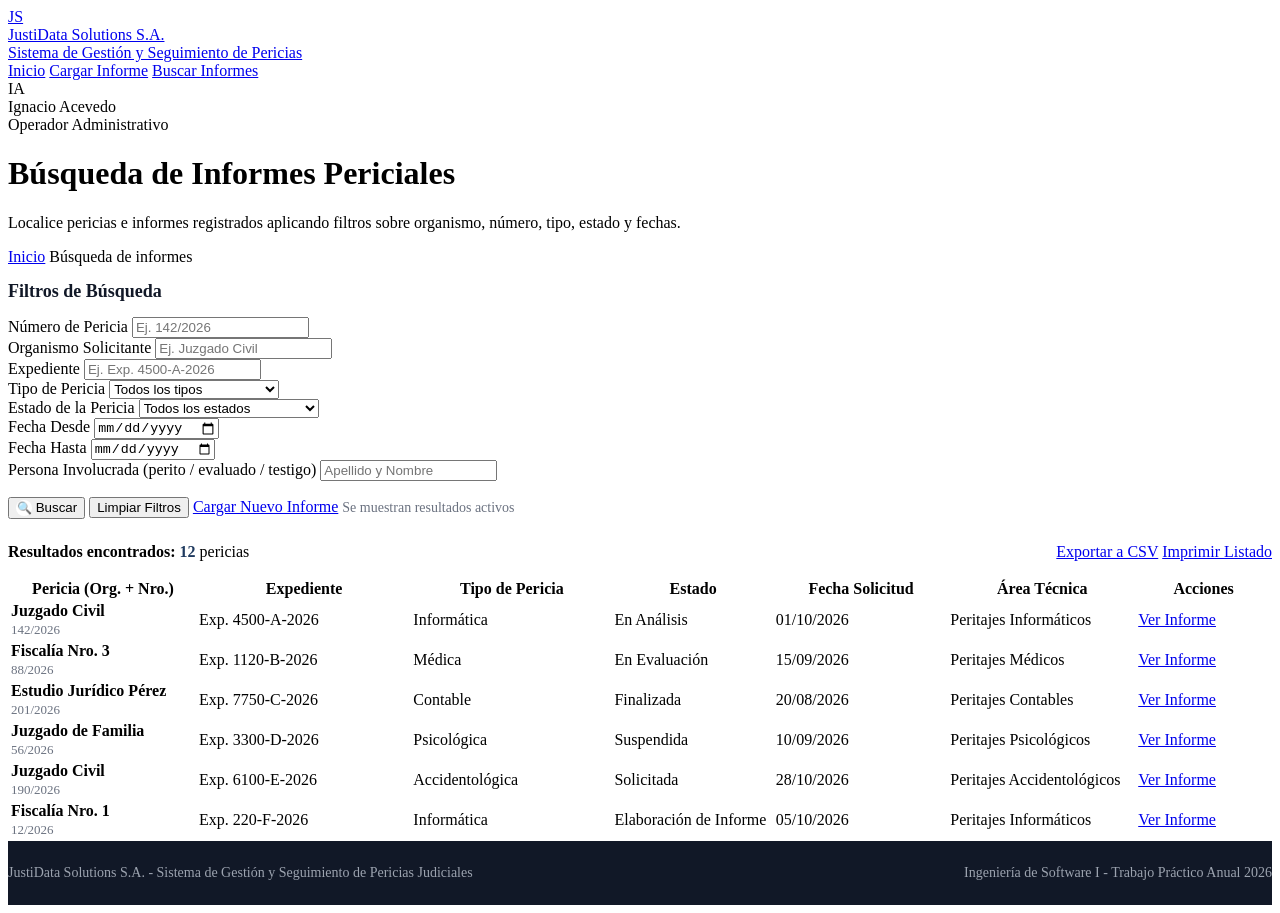
==== busqueda-informes.html @ c0c075ef "Add files via upload" ====
<!DOCTYPE html>
<html lang="es">
<head>
    <meta charset="UTF-8">
    <meta name="viewport" content="width=device-width, initial-scale=1.0">
    <title>Buscar Informes Periciales - JustiData</title>
    <link rel="stylesheet" href="css/style.css">
</head>
<body>

    <!-- ===== Encabezado ===== -->
    <header class="app-header">
        <div class="container">
            <a href="index.html" class="brand">
                <div class="brand-mark">JS</div>
                <div class="brand-text">
                    <div>JustiData Solutions S.A.</div>
                    <span>Sistema de Gestión y Seguimiento de Pericias</span>
                </div>
            </a>

            <nav class="nav-links">
                <a href="index.html">Inicio</a>
                <a href="carga-informe.html">Cargar Informe</a>
                <a href="busqueda-informes.html" class="active">Buscar Informes</a>
            </nav>

            <div class="user-session">
                <div class="user-avatar">IA</div>
                <div class="user-info">
                    <div class="user-name">Ignacio Acevedo</div>
                    <div class="user-role">Operador Administrativo</div>
                </div>
            </div>
        </div>
    </header>

    <!-- ===== Contenido principal ===== -->
    <main class="app-main">
        <div class="container">

            <div class="page-header">
                <h1>Búsqueda de Informes Periciales</h1>
                <p>Localice pericias e informes registrados aplicando filtros sobre organismo, número, tipo, estado y fechas.</p>
            </div>

            <div class="breadcrumbs">
                <a href="index.html">Inicio</a>
                <span>Búsqueda de informes</span>
            </div>

            <!-- Panel de filtros -->
            <div class="card">
                <div class="card-header">
                    <h2 style="font-size:1.125rem;font-weight:700;color:#111827;">Filtros de Búsqueda</h2>
                </div>
                <div class="card-body">
                    <form novalidate class="form-grid" style="margin-bottom:1rem;">
                        <div class="form-group">
                            <label class="form-label" for="f-numero">Número de Pericia</label>
                            <input class="form-control" id="f-numero" name="f-numero" type="text" placeholder="Ej. 142/2026">
                        </div>
                        <div class="form-group">
                            <label class="form-label" for="f-organismo">Organismo Solicitante</label>
                            <input class="form-control" id="f-organismo" name="f-organismo" type="text" placeholder="Ej. Juzgado Civil">
                        </div>
                        <div class="form-group">
                            <label class="form-label" for="f-expediente">Expediente</label>
                            <input class="form-control" id="f-expediente" name="f-expediente" type="text" placeholder="Ej. Exp. 4500-A-2026">
                        </div>
                        <div class="form-group">
                            <label class="form-label" for="f-tipo">Tipo de Pericia</label>
                            <select class="form-control form-select" id="f-tipo" name="f-tipo">
                                <option value="">Todos los tipos</option>
                                <option value="medica">Pericia Médica</option>
                                <option value="psicologica">Pericia Psicológica</option>
                                <option value="informatica">Pericia Informática</option>
                                <option value="contable">Pericia Contable</option>
                                <option value="accidentologica">Pericia Accidentológica</option>
                                <option value="documentologica">Pericia Documentológica</option>
                            </select>
                        </div>
                        <div class="form-group">
                            <label class="form-label" for="f-estado">Estado de la Pericia</label>
                            <select class="form-control form-select" id="f-estado" name="f-estado">
                                <option value="">Todos los estados</option>
                                <option value="solicitada">Solicitada</option>
                                <option value="en-analisis">En Análisis</option>
                                <option value="en-evaluacion">En Proceso de Evaluación</option>
                                <option value="elaboracion-informe">En Elaboración de Informe</option>
                                <option value="finalizada">Finalizada</option>
                                <option value="suspendida">Suspendida</option>
                                <option value="cancelada">Cancelada</option>
                                <option value="impugnada">Impugnada</option>
                            </select>
                        </div>
                        <div class="form-group">
                            <label class="form-label" for="f-desde">Fecha Desde</label>
                            <input class="form-control" id="f-desde" name="f-desde" type="date">
                        </div>
                        <div class="form-group">
                            <label class="form-label" for="f-hasta">Fecha Hasta</label>
                            <input class="form-control" id="f-hasta" name="f-hasta" type="date">
                        </div>
                        <div class="form-group full">
                            <label class="form-label" for="f-persona">Persona Involucrada (perito / evaluado / testigo)</label>
                            <input class="form-control" id="f-persona" name="f-persona" type="text" placeholder="Apellido y Nombre">
                        </div>
                    </form>

                    <div class="form-actions" style="justify-content:space-between;align-items:center;">
                        <button type="submit" class="btn btn-primary">
                            <span class="icon" style="width:1rem;height:1rem;background:#fff;color:#1f3a5f;border-radius:50%;display:inline-flex;align-items:center;justify-content:center;font-size:0.75rem;font-weight:800;">🔍</span>
                            Buscar
                        </button>
                        <button type="reset" class="btn btn-outline">Limpiar Filtros</button>
                        <a href="carga-informe.html" class="btn btn-secondary">Cargar Nuevo Informe</a>
                        <span style="font-size:0.875rem;color:#6b7280;">Se muestran resultados activos</span>
                    </div>
                </div>
            </div>

            <!-- Resultados -->
            <div style="margin-top:1.5rem;">
                <div style="display:flex;justify-content:space-between;align-items:center;gap:1rem;flex-wrap:wrap;margin-bottom:1rem;">
                    <div>
                        <strong>Resultados encontrados:</strong> <span style="color:#1f3a5f;font-weight:700;">12</span> pericias
                    </div>
                    <div class="form-actions" style="gap:0.5rem;">
                        <a href="#" class="btn btn-outline btn-sm">Exportar a CSV</a>
                        <a href="#" class="btn btn-secondary btn-sm">Imprimir Listado</a>
                    </div>
                </div>

                <div class="card">
                    <div class="card-body">
                        <div class="table-responsive">
                            <table>
                                <thead>
                                    <tr>
                                        <th style="width:14%;">Pericia (Org. + Nro.)</th>
                                        <th style="width:16%;">Expediente</th>
                                        <th style="width:15%;">Tipo de Pericia</th>
                                        <th style="width:12%;">Estado</th>
                                        <th style="width:13%;">Fecha Solicitud</th>
                                        <th style="width:14%;">Área Técnica</th>
                                        <th style="width:10%;">Acciones</th>
                                    </tr>
                                </thead>
                                <tbody>
                                    <tr>
                                        <td>
                                            <strong>Juzgado Civil</strong><br>
                                            <span style="font-size:0.8125rem;color:#6b7280;">142/2026</span>
                                        </td>
                                        <td>Exp. 4500-A-2026</td>
                                        <td><span class="badge badge-info">Informática</span></td>
                                        <td><span class="estado-chip estado-en-analisis">En Análisis</span></td>
                                        <td>01/10/2026</td>
                                        <td>Peritajes Informáticos</td>
                                        <td>
                                            <a href="informe-pantalla.html" class="btn btn-outline btn-sm">Ver Informe</a>
                                        </td>
                                    </tr>
                                    <tr>
                                        <td>
                                            <strong>Fiscalía Nro. 3</strong><br>
                                            <span style="font-size:0.8125rem;color:#6b7280;">88/2026</span>
                                        </td>
                                        <td>Exp. 1120-B-2026</td>
                                        <td><span class="badge badge-success">Médica</span></td>
                                        <td><span class="estado-chip estado-en-evaluacion">En Evaluación</span></td>
                                        <td>15/09/2026</td>
                                        <td>Peritajes Médicos</td>
                                        <td>
                                            <a href="informe-pantalla.html" class="btn btn-outline btn-sm">Ver Informe</a>
                                        </td>
                                    </tr>
                                    <tr>
                                        <td>
                                            <strong>Estudio Jurídico Pérez</strong><br>
                                            <span style="font-size:0.8125rem;color:#6b7280;">201/2026</span>
                                        </td>
                                        <td>Exp. 7750-C-2026</td>
                                        <td><span class="badge badge-primary">Contable</span></td>
                                        <td><span class="estado-chip estado-finalizada">Finalizada</span></td>
                                        <td>20/08/2026</td>
                                        <td>Peritajes Contables</td>
                                        <td>
                                            <a href="informe-pantalla.html" class="btn btn-outline btn-sm">Ver Informe</a>
                                        </td>
                                    </tr>
                                    <tr>
                                        <td>
                                            <strong>Juzgado de Familia</strong><br>
                                            <span style="font-size:0.8125rem;color:#6b7280;">56/2026</span>
                                        </td>
                                        <td>Exp. 3300-D-2026</td>
                                        <td><span class="badge badge-warning">Psicológica</span></td>
                                        <td><span class="estado-chip estado-suspendida">Suspendida</span></td>
                                        <td>10/09/2026</td>
                                        <td>Peritajes Psicológicos</td>
                                        <td>
                                            <a href="informe-pantalla.html" class="btn btn-outline btn-sm">Ver Informe</a>
                                        </td>
                                    </tr>
                                    <tr>
                                        <td>
                                            <strong>Juzgado Civil</strong><br>
                                            <span style="font-size:0.8125rem;color:#6b7280;">190/2026</span>
                                        </td>
                                        <td>Exp. 6100-E-2026</td>
                                        <td><span class="badge badge-danger">Accidentológica</span></td>
                                        <td><span class="estado-chip estado-solicitada">Solicitada</span></td>
                                        <td>28/10/2026</td>
                                        <td>Peritajes Accidentológicos</td>
                                        <td>
                                            <a href="informe-pantalla.html" class="btn btn-outline btn-sm">Ver Informe</a>
                                        </td>
                                    </tr>
                                    <tr>
                                        <td>
                                            <strong>Fiscalía Nro. 1</strong><br>
                                            <span style="font-size:0.8125rem;color:#6b7280;">12/2026</span>
                                        </td>
                                        <td>Exp. 220-F-2026</td>
                                        <td><span class="badge badge-info">Informática</span></td>
                                        <td><span class="estado-chip estado-elaboracion">Elaboración de Informe</span></td>
                                        <td>05/10/2026</td>
                                        <td>Peritajes Informáticos</td>
                                        <td>
                                            <a href="informe-pantalla.html" class="btn btn-outline btn-sm">Ver Informe</a>
                                        </td>
                                    </tr>
                                </tbody>
                            </table>
                        </div>
                    </div>
                </div>
            </div>

        </div>
    </main>

    <!-- ===== Pie de página ===== -->
    <footer style="background:#111827;color:#e5e7eb;padding:1.5rem 0;margin-top:auto;">
        <div class="container">
            <div style="display:flex;flex-wrap:wrap;justify-content:space-between;gap:1rem;align-items:center;">
                <div style="font-size:0.875rem;color:#9ca3af;">
                    JustiData Solutions S.A. - Sistema de Gestión y Seguimiento de Pericias Judiciales
                </div>
                <div style="font-size:0.875rem;color:#9ca3af;text-align:right;">
                    Ingeniería de Software I - Trabajo Práctico Anual 2026
                </div>
            </div>
        </div>
    </footer>

</body>
</html>
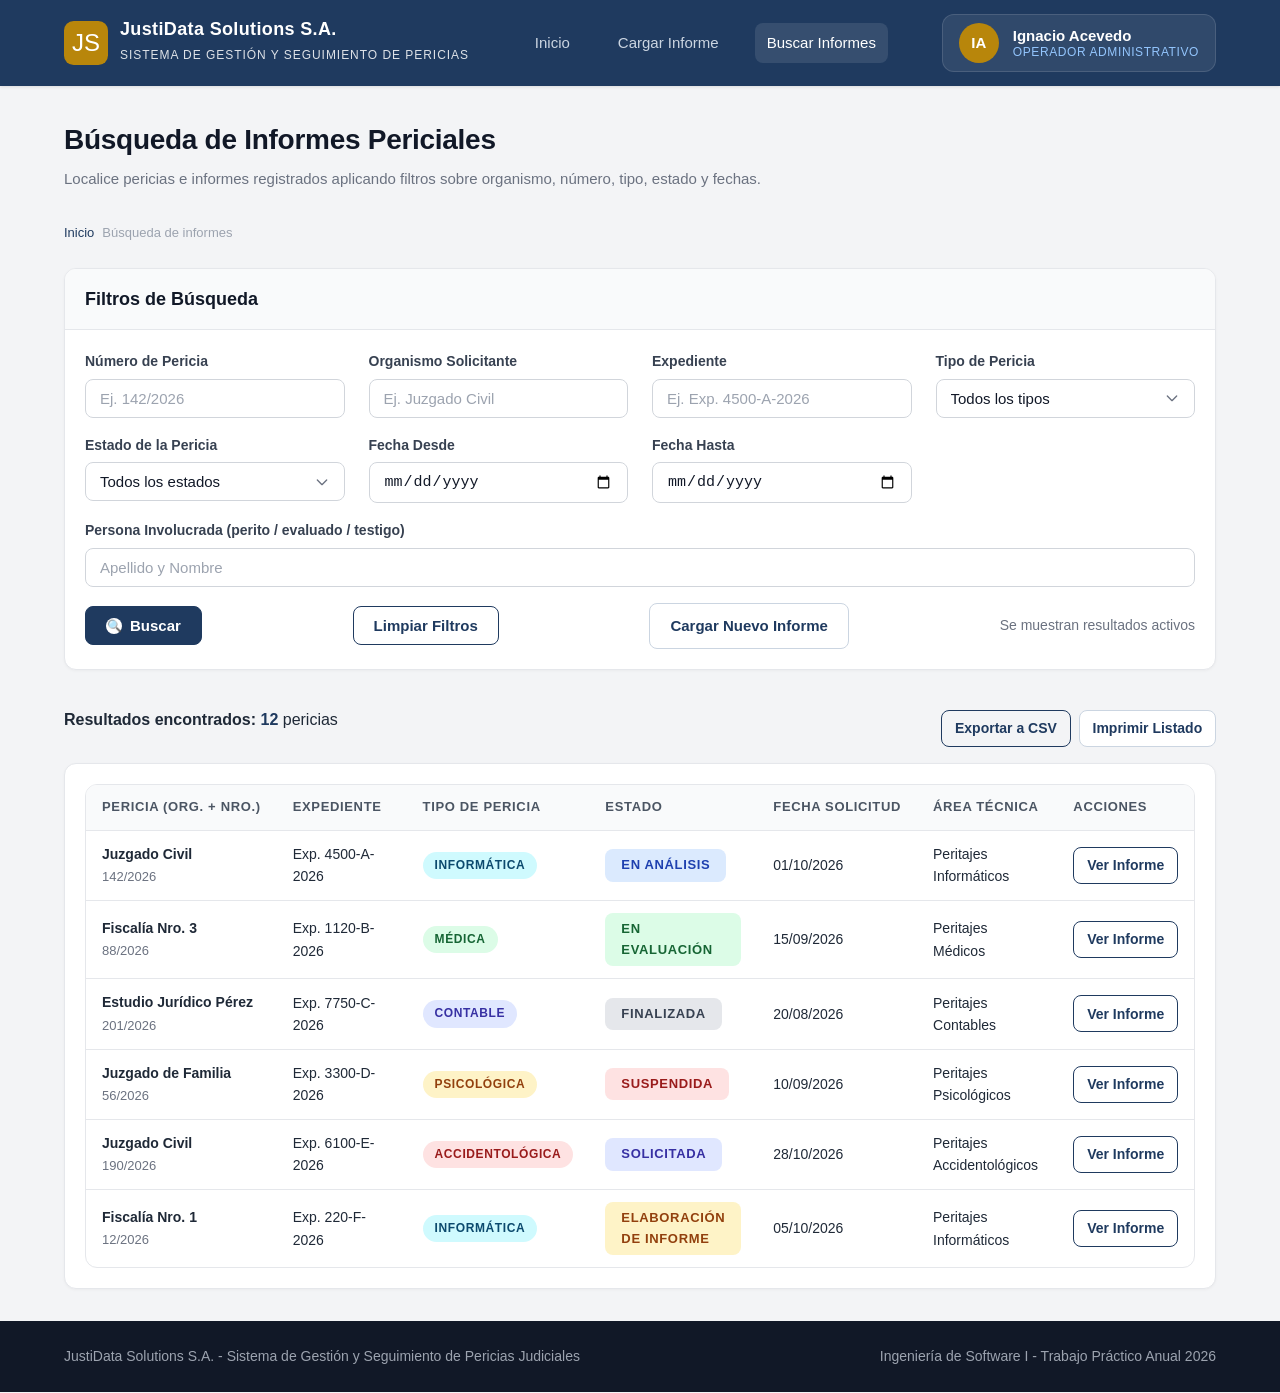
==== commit 638adab1: "corregir ruta CSS" ====
--- a/busqueda-informes.html
+++ b/busqueda-informes.html
@@ -4,7 +4,7 @@
     <meta charset="UTF-8">
     <meta name="viewport" content="width=device-width, initial-scale=1.0">
     <title>Buscar Informes Periciales - JustiData</title>
-    <link rel="stylesheet" href="css/style.css">
+   <link rel="stylesheet" href="style.css">
 </head>
 <body>
 
--- a/style.css
+++ b/style.css
@@ -0,0 +1,731 @@
+/* ==========================================================================
+   Sistema de Gestión y Seguimiento de Pericias
+   JustiData Solutions S.A. - Hoja de estilos
+   ========================================================================== */
+
+/* Reset y base */
+* {
+    box-sizing: border-box;
+    margin: 0;
+    padding: 0;
+}
+
+html {
+    font-family: 'Segoe UI', Roboto, Helvetica, Arial, sans-serif;
+    font-size: 16px;
+    line-height: 1.6;
+    color: #1f2937;
+    scroll-behavior: smooth;
+}
+
+body {
+    background: #f3f4f6;
+    color: #1f2937;
+    min-height: 100vh;
+    display: flex;
+    flex-direction: column;
+}
+
+/* ===== Utilitarios ===== */
+.sr-only {
+    position: absolute;
+    width: 1px;
+    height: 1px;
+    padding: 0;
+    margin: -1px;
+    overflow: hidden;
+    clip: rect(0, 0, 0, 0);
+    border: 0;
+}
+
+.container {
+    width: 100%;
+    max-width: 1200px;
+    margin: 0 auto;
+    padding: 0 1.5rem;
+}
+
+.btn {
+    display: inline-flex;
+    align-items: center;
+    justify-content: center;
+    gap: 0.5rem;
+    padding: 0.625rem 1.25rem;
+    font-size: 0.9375rem;
+    font-weight: 600;
+    text-decoration: none;
+    border: 1px solid transparent;
+    border-radius: 0.5rem;
+    cursor: pointer;
+    transition: all 0.2s ease;
+    white-space: nowrap;
+}
+
+.btn:disabled {
+    opacity: 0.6;
+    cursor: not-allowed;
+}
+
+.btn-primary {
+    background: #1f3a5f;
+    color: #ffffff;
+    border-color: #1f3a5f;
+}
+
+.btn-primary:hover:not(:disabled) {
+    background: #162d4a;
+    border-color: #162d4a;
+}
+
+.btn-secondary {
+    background: #ffffff;
+    color: #1f3a5f;
+    border-color: #cbd5e1;
+}
+
+.btn-secondary:hover:not(:disabled) {
+    background: #f1f5f9;
+    border-color: #94a3b8;
+}
+
+.btn-outline {
+    background: transparent;
+    color: #1f3a5f;
+    border-color: #1f3a5f;
+}
+
+.btn-outline:hover:not(:disabled) {
+    background: #1f3a5f;
+    color: #ffffff;
+}
+
+.btn-sm {
+    padding: 0.4rem 0.8rem;
+    font-size: 0.875rem;
+}
+
+.btn-icon {
+    width: 2.5rem;
+    height: 2.5rem;
+    padding: 0;
+}
+
+.icon {
+    width: 1.125rem;
+    height: 1.125rem;
+    display: inline-block;
+    vertical-align: middle;
+}
+
+/* Badges y etiquetas */
+.badge {
+    display: inline-flex;
+    align-items: center;
+    padding: 0.25rem 0.75rem;
+    font-size: 0.75rem;
+    font-weight: 700;
+    text-transform: uppercase;
+    letter-spacing: 0.05em;
+    border-radius: 9999px;
+    white-space: nowrap;
+}
+
+.badge-primary { background: #e0e7ff; color: #3730a3; }
+.badge-success { background: #dcfce7; color: #166534; }
+.badge-warning { background: #fef3c7; color: #92400e; }
+.badge-danger { background: #fee2e2; color: #991b1b; }
+.badge-info { background: #cffafe; color: #0c4a6e; }
+.badge-gray { background: #e5e7eb; color: #374151; }
+
+/* ===== Header / Navbar ===== */
+.app-header {
+    background: #1f3a5f;
+    color: #ffffff;
+    position: sticky;
+    top: 0;
+    z-index: 100;
+    box-shadow: 0 1px 3px rgba(0,0,0,0.1);
+}
+
+.app-header .container {
+    display: flex;
+    align-items: center;
+    justify-content: space-between;
+    padding: 0.875rem 1.5rem;
+    flex-wrap: wrap;
+    gap: 1rem;
+}
+
+.brand {
+    display: flex;
+    align-items: center;
+    gap: 0.75rem;
+    text-decoration: none;
+    color: #ffffff;
+}
+
+.brand-mark {
+    width: 2.75rem;
+    height: 2.75rem;
+    background: #b8860b;
+    border-radius: 0.6rem;
+    display: flex;
+    align-items: center;
+    justify-content: center;
+    font-size: 1.5rem;
+    color: #ffffff;
+    flex-shrink: 0;
+}
+
+.brand-text div {
+    font-size: 1.125rem;
+    font-weight: 800;
+    letter-spacing: 0.02em;
+    line-height: 1.2;
+}
+
+.brand-text span {
+    font-size: 0.75rem;
+    font-weight: 500;
+    opacity: 0.85;
+    line-height: 1.2;
+    text-transform: uppercase;
+    letter-spacing: 0.08em;
+}
+
+.nav-links {
+    display: flex;
+    align-items: center;
+    gap: 1.5rem;
+    flex-wrap: wrap;
+}
+
+.nav-links a {
+    color: #cbd5e1;
+    text-decoration: none;
+    font-size: 0.9375rem;
+    font-weight: 500;
+    padding: 0.5rem 0.75rem;
+    border-radius: 0.5rem;
+    transition: all 0.2s;
+}
+
+.nav-links a:hover,
+.nav-links a.active {
+    color: #ffffff;
+    background: rgba(255,255,255,0.1);
+}
+
+.user-session {
+    display: flex;
+    align-items: center;
+    gap: 0.875rem;
+    background: rgba(255,255,255,0.08);
+    padding: 0.5rem 1rem;
+    border-radius: 0.75rem;
+    border: 1px solid rgba(255,255,255,0.12);
+}
+
+.user-avatar {
+    width: 2.5rem;
+    height: 2.5rem;
+    background: #b8860b;
+    border-radius: 50%;
+    display: flex;
+    align-items: center;
+    justify-content: center;
+    color: #ffffff;
+    font-weight: 700;
+    font-size: 0.9375rem;
+    flex-shrink: 0;
+}
+
+.user-info {
+    display: flex;
+    flex-direction: column;
+}
+
+.user-name {
+    font-size: 0.9375rem;
+    font-weight: 700;
+    color: #ffffff;
+    line-height: 1.2;
+}
+
+.user-role {
+    font-size: 0.75rem;
+    color: #93c5fd;
+    text-transform: uppercase;
+    letter-spacing: 0.05em;
+    line-height: 1.2;
+}
+
+/* ===== Layout principal ===== */
+.app-main {
+    flex: 1;
+    padding: 2rem 0;
+}
+
+.page-header {
+    margin-bottom: 2rem;
+}
+
+.page-header h1 {
+    font-size: 1.75rem;
+    font-weight: 800;
+    color: #111827;
+    letter-spacing: -0.01em;
+    margin-bottom: 0.25rem;
+}
+
+.page-header p {
+    color: #6b7280;
+    font-size: 0.9375rem;
+}
+
+/* Breadcrumbs */
+.breadcrumbs {
+    display: flex;
+    align-items: center;
+    gap: 0.5rem;
+    font-size: 0.8125rem;
+    color: #6b7280;
+    margin-bottom: 1.5rem;
+    flex-wrap: wrap;
+}
+
+.breadcrumbs a {
+    color: #1f3a5f;
+    text-decoration: none;
+}
+
+.breadcrumbs a:hover {
+    text-decoration: underline;
+}
+
+.breadcrumbs span {
+    color: #9ca3af;
+}
+
+/* ===== Tarjetas ===== */
+.card {
+    background: #ffffff;
+    border: 1px solid #e5e7eb;
+    border-radius: 0.75rem;
+    box-shadow: 0 1px 3px rgba(0,0,0,0.04);
+    overflow: hidden;
+}
+
+.card-header {
+    padding: 1rem 1.25rem;
+    border-bottom: 1px solid #e5e7eb;
+    background: #f9fafb;
+    display: flex;
+    align-items: center;
+    justify-content: space-between;
+    flex-wrap: wrap;
+    gap: 0.75rem;
+}
+
+.card-header h2 {
+    font-size: 1.125rem;
+    font-weight: 700;
+    color: #111827;
+    display: flex;
+    align-items: center;
+    gap: 0.5rem;
+}
+
+.card-body {
+    padding: 1.25rem;
+}
+
+.card-footer {
+    padding: 0.875rem 1.25rem;
+    border-top: 1px solid #e5e7eb;
+    background: #f9fafb;
+    display: flex;
+    align-items: center;
+    justify-content: flex-end;
+    gap: 0.75rem;
+}
+
+/* ===== Grid ===== */
+.grid {
+    display: grid;
+    grid-template-columns: repeat(auto-fit, minmax(280px, 1fr));
+    gap: 1.5rem;
+}
+
+/* ===== Formularios ===== */
+.form-section {
+    margin-bottom: 1.75rem;
+}
+
+.form-section:last-child {
+    margin-bottom: 0;
+}
+
+.form-section-title {
+    display: flex;
+    align-items: center;
+    gap: 0.5rem;
+    font-size: 0.9375rem;
+    font-weight: 700;
+    color: #374151;
+    text-transform: uppercase;
+    letter-spacing: 0.05em;
+    margin-bottom: 1rem;
+    padding-bottom: 0.5rem;
+    border-bottom: 2px solid #e5e7eb;
+}
+
+.form-section-title .icon {
+    width: 1.125rem;
+    height: 1.125rem;
+    color: #1f3a5f;
+}
+
+.form-grid {
+    display: grid;
+    grid-template-columns: repeat(auto-fit, minmax(220px, 1fr));
+    gap: 1rem 1.5rem;
+}
+
+.form-group {
+    display: flex;
+    flex-direction: column;
+    gap: 0.375rem;
+}
+
+.form-group.full {
+    grid-column: 1 / -1;
+}
+
+.form-label {
+    font-size: 0.875rem;
+    font-weight: 600;
+    color: #374151;
+    display: flex;
+    align-items: center;
+    gap: 0.375rem;
+}
+
+.form-label.required::after {
+    content: " *";
+    color: #dc2626;
+}
+
+.form-control {
+    width: 100%;
+    padding: 0.625rem 0.875rem;
+    font-size: 0.9375rem;
+    color: #111827;
+    background: #ffffff;
+    border: 1px solid #d1d5db;
+    border-radius: 0.5rem;
+    transition: all 0.2s ease;
+}
+
+.form-control:focus {
+    outline: none;
+    border-color: #1f3a5f;
+    box-shadow: 0 0 0 3px rgba(31, 58, 95, 0.15);
+}
+
+.form-control::placeholder {
+    color: #9ca3af;
+}
+
+.form-select {
+    appearance: none;
+    background-image: url("data:image/svg+xml,%3csvg xmlns='http://www.w3.org/2000/svg' fill='none' viewBox='0 0 24 24' stroke='%236b7280'%3e%3cpath stroke-linecap='round' stroke-linejoin='round' stroke-width='2' d='M19 9l-7 7-7-7'%3e%3c/path%3e%3c/svg%3e");
+    background-repeat: no-repeat;
+    background-position: right 0.875rem center;
+    background-size: 1rem;
+    padding-right: 2.5rem;
+}
+
+textarea.form-control {
+    min-height: 9rem;
+    resize: vertical;
+    font-family: inherit;
+}
+
+.form-hint {
+    font-size: 0.75rem;
+    color: #6b7280;
+    margin-top: 0.25rem;
+}
+
+.form-actions {
+    display: flex;
+    gap: 0.75rem;
+    justify-content: flex-start;
+    margin-top: 1rem;
+    flex-wrap: wrap;
+}
+
+/* ===== Tablas ===== */
+.table-responsive {
+    overflow-x: auto;
+    border: 1px solid #e5e7eb;
+    border-radius: 0.75rem;
+}
+
+table {
+    width: 100%;
+    border-collapse: collapse;
+    font-size: 0.875rem;
+}
+
+thead {
+    background: #f9fafb;
+    color: #374151;
+}
+
+th, td {
+    padding: 0.75rem 1rem;
+    text-align: left;
+    border-bottom: 1px solid #e5e7eb;
+    vertical-align: middle;
+}
+
+th {
+    font-weight: 700;
+    font-size: 0.8125rem;
+    text-transform: uppercase;
+    letter-spacing: 0.05em;
+    color: #4b5563;
+    white-space: nowrap;
+}
+
+tbody tr:hover {
+    background: #f9fafb;
+}
+
+tbody tr:last-child td {
+    border-bottom: none;
+}
+
+.empty-state {
+    text-align: center;
+    padding: 3rem 1.5rem;
+    color: #6b7280;
+}
+
+.empty-state .icon {
+    width: 3rem;
+    height: 3rem;
+    opacity: 0.4;
+    margin-bottom: 1rem;
+}
+
+.empty-state h3 {
+    font-size: 1.125rem;
+    font-weight: 700;
+    color: #374151;
+    margin-bottom: 0.5rem;
+}
+
+/* ===== Detalle de informe ===== */
+.detail-grid {
+    display: grid;
+    grid-template-columns: repeat(auto-fit, minmax(300px, 1fr));
+    gap: 1.5rem;
+    margin-bottom: 1.75rem;
+}
+
+.detail-field {
+    background: #ffffff;
+    border: 1px solid #e5e7eb;
+    border-radius: 0.6rem;
+    padding: 1rem;
+}
+
+.detail-field-label {
+    font-size: 0.75rem;
+    font-weight: 700;
+    color: #6b7280;
+    text-transform: uppercase;
+    letter-spacing: 0.05em;
+    margin-bottom: 0.375rem;
+    display: block;
+}
+
+.detail-field-value {
+    font-size: 0.9375rem;
+    color: #111827;
+    word-break: break-word;
+}
+
+.detail-field-value.multiline {
+    white-space: pre-wrap;
+    line-height: 1.5;
+}
+
+/* Timeline */
+.timeline {
+    position: relative;
+    padding-left: 1.75rem;
+}
+
+.timeline::before {
+    content: "";
+    position: absolute;
+    left: 0.875rem;
+    top: 0;
+    bottom: 0;
+    width: 2px;
+    background: #e5e7eb;
+}
+
+.timeline-item {
+    position: relative;
+    margin-bottom: 1.5rem;
+}
+
+.timeline-item:last-child {
+    margin-bottom: 0;
+}
+
+.timeline-marker {
+    position: absolute;
+    left: -2.625rem;
+    top: 0.125rem;
+    width: 1.25rem;
+    height: 1.25rem;
+    border-radius: 50%;
+    border: 2px solid #1f3a5f;
+    background: #ffffff;
+    display: flex;
+    align-items: center;
+    justify-content: center;
+    font-size: 0.625rem;
+    font-weight: 800;
+    color: #1f3a5f;
+    z-index: 2;
+}
+
+.timeline-content {
+    background: #ffffff;
+    border: 1px solid #e5e7eb;
+    border-radius: 0.6rem;
+    padding: 1rem 1.25rem;
+}
+
+.timeline-meta {
+    display: flex;
+    gap: 1rem;
+    font-size: 0.8125rem;
+    color: #6b7280;
+    margin-bottom: 0.5rem;
+    flex-wrap: wrap;
+}
+
+.timeline-text {
+    font-size: 0.9375rem;
+    color: #1f2937;
+    line-height: 1.5;
+}
+
+/* ===== Estado de pericia ===== */
+.estado-chip {
+    display: inline-flex;
+    align-items: center;
+    gap: 0.5rem;
+    padding: 0.375rem 1rem;
+    font-size: 0.8125rem;
+    font-weight: 700;
+    border-radius: 0.5rem;
+    text-transform: uppercase;
+    letter-spacing: 0.05em;
+}
+
+.estado-solicitada { background: #e0e7ff; color: #3730a3; }
+.estado-en-analisis { background: #dbeafe; color: #1e40af; }
+.estado-en-evaluacion { background: #dcfce7; color: #166534; }
+.estado-elaboracion { background: #fef3c7; color: #92400e; }
+.estado-finalizada { background: #e5e7eb; color: #374151; }
+.estado-suspendida { background: #fee2e2; color: #991b1b; }
+.estado-cancelada { background: #f3e8ff; color: #7e22ce; }
+.estado-impugnada { background: #fecaca; color: #991b1b; }
+
+/* ===== Pagos / honorarios ===== */
+.pago-card {
+    background: #f8fafc;
+    border: 1px dashed #cbd5e1;
+    border-radius: 0.6rem;
+    padding: 1rem;
+}
+
+.pago-monto {
+    font-size: 1.5rem;
+    font-weight: 800;
+    color: #1f3a5f;
+}
+
+/* ===== Mensajes ===== */
+.alert {
+    padding: 0.875rem 1.25rem;
+    border-radius: 0.5rem;
+    margin-bottom: 1rem;
+    font-size: 0.9375rem;
+    display: flex;
+    align-items: flex-start;
+    gap: 0.75rem;
+}
+
+.alert-success {
+    background: #dcfce7;
+    color: #166534;
+    border: 1px solid #bbf7d0;
+}
+
+.alert-info {
+    background: #dbeafe;
+    color: #1e40af;
+    border: 1px solid #bfdbfe;
+}
+
+.alert-warning {
+    background: #fef3c7;
+    color: #92400e;
+    border: 1px solid #fcd34d;
+}
+
+/* ===== Impresión ===== */
+@media print {
+    body { background: #ffffff; }
+    .app-header, .btn, .card-footer, .form-actions, .nav-links, .user-session {
+        display: none !important;
+    }
+    .card { border: none; box-shadow: none; }
+    .table-responsive { border: none; }
+    .page-header { margin-bottom: 1rem; }
+}
+
+/* ===== Responsive ===== */
+@media (max-width: 768px) {
+    .app-header .container {
+        flex-direction: column;
+        align-items: stretch;
+    }
+    .nav-links {
+        gap: 0.5rem;
+    }
+    .nav-links a {
+        font-size: 0.875rem;
+        padding: 0.5rem;
+    }
+    .user-session {
+        font-size: 0.875rem;
+        padding: 0.4rem 0.75rem;
+    }
+    .form-grid {
+        grid-template-columns: 1fr;
+    }
+    .detail-grid {
+        grid-template-columns: 1fr;
+    }
+}
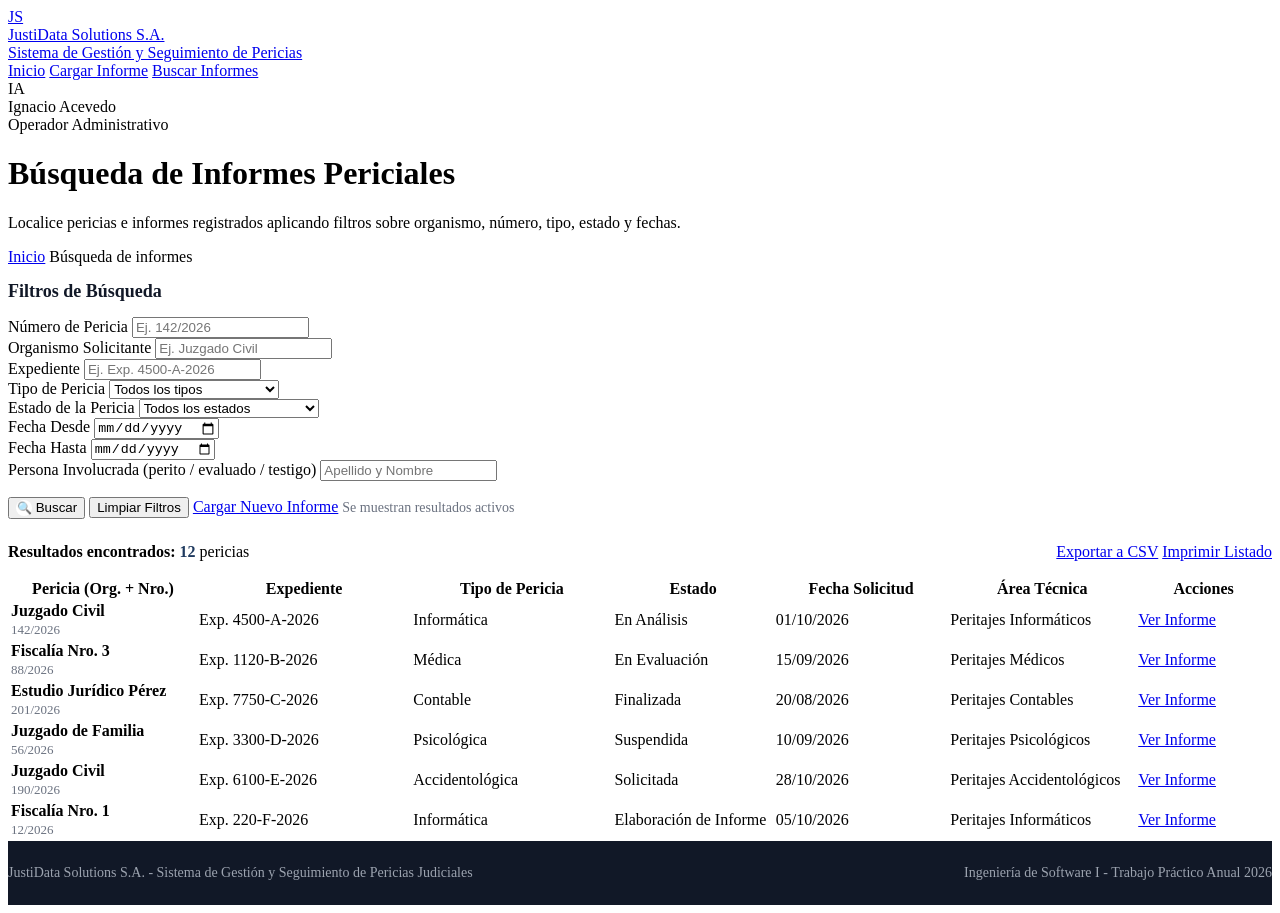
==== commit e7b8f281: "corregir ruta CSS" ====
--- a/busqueda-informes.html
+++ b/busqueda-informes.html
@@ -4,7 +4,7 @@
     <meta charset="UTF-8">
     <meta name="viewport" content="width=device-width, initial-scale=1.0">
     <title>Buscar Informes Periciales - JustiData</title>
-   <link rel="stylesheet" href="style.css">
+ <link rel="stylesheet" href="css/style.css">
 </head>
 <body>
 
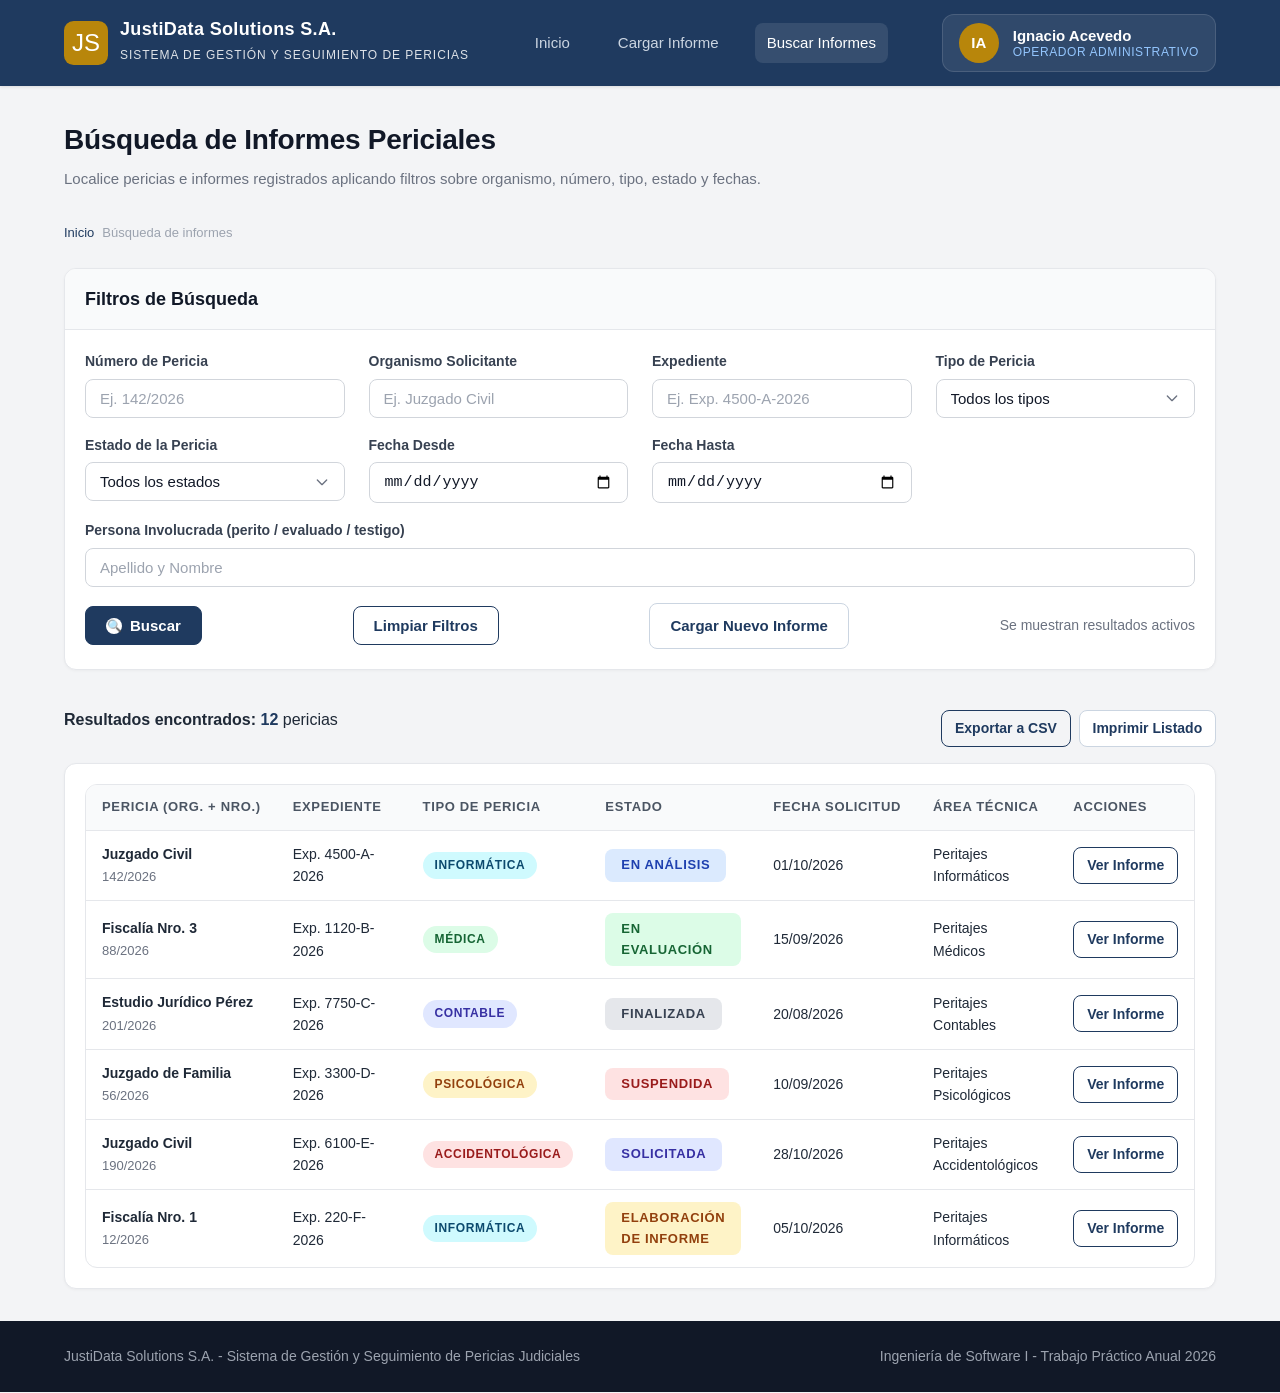
==== commit e13b303f: "corregir ruta CSS" ====
--- a/busqueda-informes.html
+++ b/busqueda-informes.html
@@ -4,7 +4,7 @@
     <meta charset="UTF-8">
     <meta name="viewport" content="width=device-width, initial-scale=1.0">
     <title>Buscar Informes Periciales - JustiData</title>
- <link rel="stylesheet" href="css/style.css">
+ <link rel="stylesheet" href="style.css">
 </head>
 <body>
 
--- a/style.css
+++ b/style.css
@@ -0,0 +1,731 @@
+/* ==========================================================================
+   Sistema de Gestión y Seguimiento de Pericias
+   JustiData Solutions S.A. - Hoja de estilos
+   ========================================================================== */
+
+/* Reset y base */
+* {
+    box-sizing: border-box;
+    margin: 0;
+    padding: 0;
+}
+
+html {
+    font-family: 'Segoe UI', Roboto, Helvetica, Arial, sans-serif;
+    font-size: 16px;
+    line-height: 1.6;
+    color: #1f2937;
+    scroll-behavior: smooth;
+}
+
+body {
+    background: #f3f4f6;
+    color: #1f2937;
+    min-height: 100vh;
+    display: flex;
+    flex-direction: column;
+}
+
+/* ===== Utilitarios ===== */
+.sr-only {
+    position: absolute;
+    width: 1px;
+    height: 1px;
+    padding: 0;
+    margin: -1px;
+    overflow: hidden;
+    clip: rect(0, 0, 0, 0);
+    border: 0;
+}
+
+.container {
+    width: 100%;
+    max-width: 1200px;
+    margin: 0 auto;
+    padding: 0 1.5rem;
+}
+
+.btn {
+    display: inline-flex;
+    align-items: center;
+    justify-content: center;
+    gap: 0.5rem;
+    padding: 0.625rem 1.25rem;
+    font-size: 0.9375rem;
+    font-weight: 600;
+    text-decoration: none;
+    border: 1px solid transparent;
+    border-radius: 0.5rem;
+    cursor: pointer;
+    transition: all 0.2s ease;
+    white-space: nowrap;
+}
+
+.btn:disabled {
+    opacity: 0.6;
+    cursor: not-allowed;
+}
+
+.btn-primary {
+    background: #1f3a5f;
+    color: #ffffff;
+    border-color: #1f3a5f;
+}
+
+.btn-primary:hover:not(:disabled) {
+    background: #162d4a;
+    border-color: #162d4a;
+}
+
+.btn-secondary {
+    background: #ffffff;
+    color: #1f3a5f;
+    border-color: #cbd5e1;
+}
+
+.btn-secondary:hover:not(:disabled) {
+    background: #f1f5f9;
+    border-color: #94a3b8;
+}
+
+.btn-outline {
+    background: transparent;
+    color: #1f3a5f;
+    border-color: #1f3a5f;
+}
+
+.btn-outline:hover:not(:disabled) {
+    background: #1f3a5f;
+    color: #ffffff;
+}
+
+.btn-sm {
+    padding: 0.4rem 0.8rem;
+    font-size: 0.875rem;
+}
+
+.btn-icon {
+    width: 2.5rem;
+    height: 2.5rem;
+    padding: 0;
+}
+
+.icon {
+    width: 1.125rem;
+    height: 1.125rem;
+    display: inline-block;
+    vertical-align: middle;
+}
+
+/* Badges y etiquetas */
+.badge {
+    display: inline-flex;
+    align-items: center;
+    padding: 0.25rem 0.75rem;
+    font-size: 0.75rem;
+    font-weight: 700;
+    text-transform: uppercase;
+    letter-spacing: 0.05em;
+    border-radius: 9999px;
+    white-space: nowrap;
+}
+
+.badge-primary { background: #e0e7ff; color: #3730a3; }
+.badge-success { background: #dcfce7; color: #166534; }
+.badge-warning { background: #fef3c7; color: #92400e; }
+.badge-danger { background: #fee2e2; color: #991b1b; }
+.badge-info { background: #cffafe; color: #0c4a6e; }
+.badge-gray { background: #e5e7eb; color: #374151; }
+
+/* ===== Header / Navbar ===== */
+.app-header {
+    background: #1f3a5f;
+    color: #ffffff;
+    position: sticky;
+    top: 0;
+    z-index: 100;
+    box-shadow: 0 1px 3px rgba(0,0,0,0.1);
+}
+
+.app-header .container {
+    display: flex;
+    align-items: center;
+    justify-content: space-between;
+    padding: 0.875rem 1.5rem;
+    flex-wrap: wrap;
+    gap: 1rem;
+}
+
+.brand {
+    display: flex;
+    align-items: center;
+    gap: 0.75rem;
+    text-decoration: none;
+    color: #ffffff;
+}
+
+.brand-mark {
+    width: 2.75rem;
+    height: 2.75rem;
+    background: #b8860b;
+    border-radius: 0.6rem;
+    display: flex;
+    align-items: center;
+    justify-content: center;
+    font-size: 1.5rem;
+    color: #ffffff;
+    flex-shrink: 0;
+}
+
+.brand-text div {
+    font-size: 1.125rem;
+    font-weight: 800;
+    letter-spacing: 0.02em;
+    line-height: 1.2;
+}
+
+.brand-text span {
+    font-size: 0.75rem;
+    font-weight: 500;
+    opacity: 0.85;
+    line-height: 1.2;
+    text-transform: uppercase;
+    letter-spacing: 0.08em;
+}
+
+.nav-links {
+    display: flex;
+    align-items: center;
+    gap: 1.5rem;
+    flex-wrap: wrap;
+}
+
+.nav-links a {
+    color: #cbd5e1;
+    text-decoration: none;
+    font-size: 0.9375rem;
+    font-weight: 500;
+    padding: 0.5rem 0.75rem;
+    border-radius: 0.5rem;
+    transition: all 0.2s;
+}
+
+.nav-links a:hover,
+.nav-links a.active {
+    color: #ffffff;
+    background: rgba(255,255,255,0.1);
+}
+
+.user-session {
+    display: flex;
+    align-items: center;
+    gap: 0.875rem;
+    background: rgba(255,255,255,0.08);
+    padding: 0.5rem 1rem;
+    border-radius: 0.75rem;
+    border: 1px solid rgba(255,255,255,0.12);
+}
+
+.user-avatar {
+    width: 2.5rem;
+    height: 2.5rem;
+    background: #b8860b;
+    border-radius: 50%;
+    display: flex;
+    align-items: center;
+    justify-content: center;
+    color: #ffffff;
+    font-weight: 700;
+    font-size: 0.9375rem;
+    flex-shrink: 0;
+}
+
+.user-info {
+    display: flex;
+    flex-direction: column;
+}
+
+.user-name {
+    font-size: 0.9375rem;
+    font-weight: 700;
+    color: #ffffff;
+    line-height: 1.2;
+}
+
+.user-role {
+    font-size: 0.75rem;
+    color: #93c5fd;
+    text-transform: uppercase;
+    letter-spacing: 0.05em;
+    line-height: 1.2;
+}
+
+/* ===== Layout principal ===== */
+.app-main {
+    flex: 1;
+    padding: 2rem 0;
+}
+
+.page-header {
+    margin-bottom: 2rem;
+}
+
+.page-header h1 {
+    font-size: 1.75rem;
+    font-weight: 800;
+    color: #111827;
+    letter-spacing: -0.01em;
+    margin-bottom: 0.25rem;
+}
+
+.page-header p {
+    color: #6b7280;
+    font-size: 0.9375rem;
+}
+
+/* Breadcrumbs */
+.breadcrumbs {
+    display: flex;
+    align-items: center;
+    gap: 0.5rem;
+    font-size: 0.8125rem;
+    color: #6b7280;
+    margin-bottom: 1.5rem;
+    flex-wrap: wrap;
+}
+
+.breadcrumbs a {
+    color: #1f3a5f;
+    text-decoration: none;
+}
+
+.breadcrumbs a:hover {
+    text-decoration: underline;
+}
+
+.breadcrumbs span {
+    color: #9ca3af;
+}
+
+/* ===== Tarjetas ===== */
+.card {
+    background: #ffffff;
+    border: 1px solid #e5e7eb;
+    border-radius: 0.75rem;
+    box-shadow: 0 1px 3px rgba(0,0,0,0.04);
+    overflow: hidden;
+}
+
+.card-header {
+    padding: 1rem 1.25rem;
+    border-bottom: 1px solid #e5e7eb;
+    background: #f9fafb;
+    display: flex;
+    align-items: center;
+    justify-content: space-between;
+    flex-wrap: wrap;
+    gap: 0.75rem;
+}
+
+.card-header h2 {
+    font-size: 1.125rem;
+    font-weight: 700;
+    color: #111827;
+    display: flex;
+    align-items: center;
+    gap: 0.5rem;
+}
+
+.card-body {
+    padding: 1.25rem;
+}
+
+.card-footer {
+    padding: 0.875rem 1.25rem;
+    border-top: 1px solid #e5e7eb;
+    background: #f9fafb;
+    display: flex;
+    align-items: center;
+    justify-content: flex-end;
+    gap: 0.75rem;
+}
+
+/* ===== Grid ===== */
+.grid {
+    display: grid;
+    grid-template-columns: repeat(auto-fit, minmax(280px, 1fr));
+    gap: 1.5rem;
+}
+
+/* ===== Formularios ===== */
+.form-section {
+    margin-bottom: 1.75rem;
+}
+
+.form-section:last-child {
+    margin-bottom: 0;
+}
+
+.form-section-title {
+    display: flex;
+    align-items: center;
+    gap: 0.5rem;
+    font-size: 0.9375rem;
+    font-weight: 700;
+    color: #374151;
+    text-transform: uppercase;
+    letter-spacing: 0.05em;
+    margin-bottom: 1rem;
+    padding-bottom: 0.5rem;
+    border-bottom: 2px solid #e5e7eb;
+}
+
+.form-section-title .icon {
+    width: 1.125rem;
+    height: 1.125rem;
+    color: #1f3a5f;
+}
+
+.form-grid {
+    display: grid;
+    grid-template-columns: repeat(auto-fit, minmax(220px, 1fr));
+    gap: 1rem 1.5rem;
+}
+
+.form-group {
+    display: flex;
+    flex-direction: column;
+    gap: 0.375rem;
+}
+
+.form-group.full {
+    grid-column: 1 / -1;
+}
+
+.form-label {
+    font-size: 0.875rem;
+    font-weight: 600;
+    color: #374151;
+    display: flex;
+    align-items: center;
+    gap: 0.375rem;
+}
+
+.form-label.required::after {
+    content: " *";
+    color: #dc2626;
+}
+
+.form-control {
+    width: 100%;
+    padding: 0.625rem 0.875rem;
+    font-size: 0.9375rem;
+    color: #111827;
+    background: #ffffff;
+    border: 1px solid #d1d5db;
+    border-radius: 0.5rem;
+    transition: all 0.2s ease;
+}
+
+.form-control:focus {
+    outline: none;
+    border-color: #1f3a5f;
+    box-shadow: 0 0 0 3px rgba(31, 58, 95, 0.15);
+}
+
+.form-control::placeholder {
+    color: #9ca3af;
+}
+
+.form-select {
+    appearance: none;
+    background-image: url("data:image/svg+xml,%3csvg xmlns='http://www.w3.org/2000/svg' fill='none' viewBox='0 0 24 24' stroke='%236b7280'%3e%3cpath stroke-linecap='round' stroke-linejoin='round' stroke-width='2' d='M19 9l-7 7-7-7'%3e%3c/path%3e%3c/svg%3e");
+    background-repeat: no-repeat;
+    background-position: right 0.875rem center;
+    background-size: 1rem;
+    padding-right: 2.5rem;
+}
+
+textarea.form-control {
+    min-height: 9rem;
+    resize: vertical;
+    font-family: inherit;
+}
+
+.form-hint {
+    font-size: 0.75rem;
+    color: #6b7280;
+    margin-top: 0.25rem;
+}
+
+.form-actions {
+    display: flex;
+    gap: 0.75rem;
+    justify-content: flex-start;
+    margin-top: 1rem;
+    flex-wrap: wrap;
+}
+
+/* ===== Tablas ===== */
+.table-responsive {
+    overflow-x: auto;
+    border: 1px solid #e5e7eb;
+    border-radius: 0.75rem;
+}
+
+table {
+    width: 100%;
+    border-collapse: collapse;
+    font-size: 0.875rem;
+}
+
+thead {
+    background: #f9fafb;
+    color: #374151;
+}
+
+th, td {
+    padding: 0.75rem 1rem;
+    text-align: left;
+    border-bottom: 1px solid #e5e7eb;
+    vertical-align: middle;
+}
+
+th {
+    font-weight: 700;
+    font-size: 0.8125rem;
+    text-transform: uppercase;
+    letter-spacing: 0.05em;
+    color: #4b5563;
+    white-space: nowrap;
+}
+
+tbody tr:hover {
+    background: #f9fafb;
+}
+
+tbody tr:last-child td {
+    border-bottom: none;
+}
+
+.empty-state {
+    text-align: center;
+    padding: 3rem 1.5rem;
+    color: #6b7280;
+}
+
+.empty-state .icon {
+    width: 3rem;
+    height: 3rem;
+    opacity: 0.4;
+    margin-bottom: 1rem;
+}
+
+.empty-state h3 {
+    font-size: 1.125rem;
+    font-weight: 700;
+    color: #374151;
+    margin-bottom: 0.5rem;
+}
+
+/* ===== Detalle de informe ===== */
+.detail-grid {
+    display: grid;
+    grid-template-columns: repeat(auto-fit, minmax(300px, 1fr));
+    gap: 1.5rem;
+    margin-bottom: 1.75rem;
+}
+
+.detail-field {
+    background: #ffffff;
+    border: 1px solid #e5e7eb;
+    border-radius: 0.6rem;
+    padding: 1rem;
+}
+
+.detail-field-label {
+    font-size: 0.75rem;
+    font-weight: 700;
+    color: #6b7280;
+    text-transform: uppercase;
+    letter-spacing: 0.05em;
+    margin-bottom: 0.375rem;
+    display: block;
+}
+
+.detail-field-value {
+    font-size: 0.9375rem;
+    color: #111827;
+    word-break: break-word;
+}
+
+.detail-field-value.multiline {
+    white-space: pre-wrap;
+    line-height: 1.5;
+}
+
+/* Timeline */
+.timeline {
+    position: relative;
+    padding-left: 1.75rem;
+}
+
+.timeline::before {
+    content: "";
+    position: absolute;
+    left: 0.875rem;
+    top: 0;
+    bottom: 0;
+    width: 2px;
+    background: #e5e7eb;
+}
+
+.timeline-item {
+    position: relative;
+    margin-bottom: 1.5rem;
+}
+
+.timeline-item:last-child {
+    margin-bottom: 0;
+}
+
+.timeline-marker {
+    position: absolute;
+    left: -2.625rem;
+    top: 0.125rem;
+    width: 1.25rem;
+    height: 1.25rem;
+    border-radius: 50%;
+    border: 2px solid #1f3a5f;
+    background: #ffffff;
+    display: flex;
+    align-items: center;
+    justify-content: center;
+    font-size: 0.625rem;
+    font-weight: 800;
+    color: #1f3a5f;
+    z-index: 2;
+}
+
+.timeline-content {
+    background: #ffffff;
+    border: 1px solid #e5e7eb;
+    border-radius: 0.6rem;
+    padding: 1rem 1.25rem;
+}
+
+.timeline-meta {
+    display: flex;
+    gap: 1rem;
+    font-size: 0.8125rem;
+    color: #6b7280;
+    margin-bottom: 0.5rem;
+    flex-wrap: wrap;
+}
+
+.timeline-text {
+    font-size: 0.9375rem;
+    color: #1f2937;
+    line-height: 1.5;
+}
+
+/* ===== Estado de pericia ===== */
+.estado-chip {
+    display: inline-flex;
+    align-items: center;
+    gap: 0.5rem;
+    padding: 0.375rem 1rem;
+    font-size: 0.8125rem;
+    font-weight: 700;
+    border-radius: 0.5rem;
+    text-transform: uppercase;
+    letter-spacing: 0.05em;
+}
+
+.estado-solicitada { background: #e0e7ff; color: #3730a3; }
+.estado-en-analisis { background: #dbeafe; color: #1e40af; }
+.estado-en-evaluacion { background: #dcfce7; color: #166534; }
+.estado-elaboracion { background: #fef3c7; color: #92400e; }
+.estado-finalizada { background: #e5e7eb; color: #374151; }
+.estado-suspendida { background: #fee2e2; color: #991b1b; }
+.estado-cancelada { background: #f3e8ff; color: #7e22ce; }
+.estado-impugnada { background: #fecaca; color: #991b1b; }
+
+/* ===== Pagos / honorarios ===== */
+.pago-card {
+    background: #f8fafc;
+    border: 1px dashed #cbd5e1;
+    border-radius: 0.6rem;
+    padding: 1rem;
+}
+
+.pago-monto {
+    font-size: 1.5rem;
+    font-weight: 800;
+    color: #1f3a5f;
+}
+
+/* ===== Mensajes ===== */
+.alert {
+    padding: 0.875rem 1.25rem;
+    border-radius: 0.5rem;
+    margin-bottom: 1rem;
+    font-size: 0.9375rem;
+    display: flex;
+    align-items: flex-start;
+    gap: 0.75rem;
+}
+
+.alert-success {
+    background: #dcfce7;
+    color: #166534;
+    border: 1px solid #bbf7d0;
+}
+
+.alert-info {
+    background: #dbeafe;
+    color: #1e40af;
+    border: 1px solid #bfdbfe;
+}
+
+.alert-warning {
+    background: #fef3c7;
+    color: #92400e;
+    border: 1px solid #fcd34d;
+}
+
+/* ===== Impresión ===== */
+@media print {
+    body { background: #ffffff; }
+    .app-header, .btn, .card-footer, .form-actions, .nav-links, .user-session {
+        display: none !important;
+    }
+    .card { border: none; box-shadow: none; }
+    .table-responsive { border: none; }
+    .page-header { margin-bottom: 1rem; }
+}
+
+/* ===== Responsive ===== */
+@media (max-width: 768px) {
+    .app-header .container {
+        flex-direction: column;
+        align-items: stretch;
+    }
+    .nav-links {
+        gap: 0.5rem;
+    }
+    .nav-links a {
+        font-size: 0.875rem;
+        padding: 0.5rem;
+    }
+    .user-session {
+        font-size: 0.875rem;
+        padding: 0.4rem 0.75rem;
+    }
+    .form-grid {
+        grid-template-columns: 1fr;
+    }
+    .detail-grid {
+        grid-template-columns: 1fr;
+    }
+}
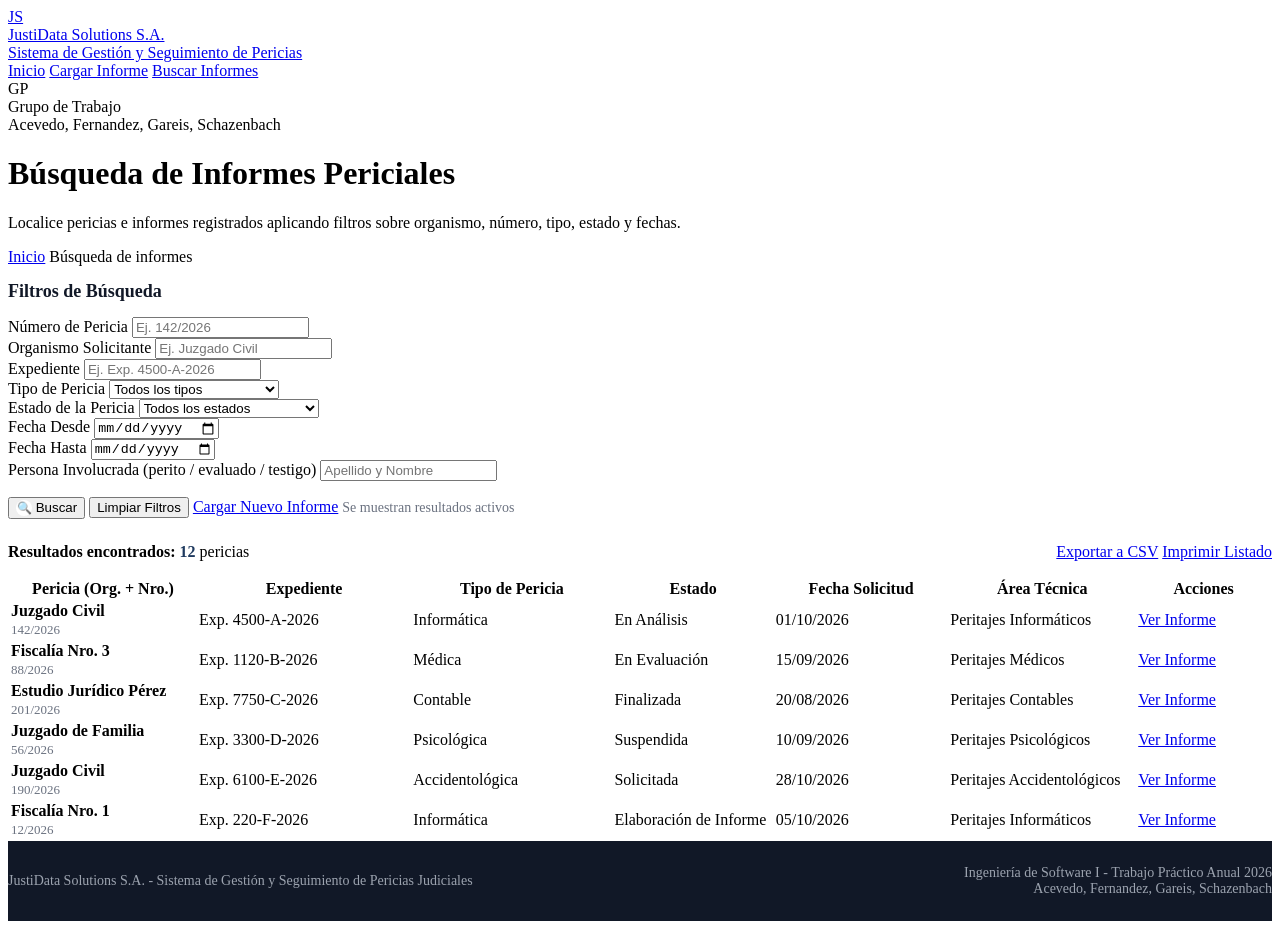
==== commit aef9a9f6: "Add files via upload" ====
--- a/busqueda-informes.html
+++ b/busqueda-informes.html
@@ -4,7 +4,7 @@
     <meta charset="UTF-8">
     <meta name="viewport" content="width=device-width, initial-scale=1.0">
     <title>Buscar Informes Periciales - JustiData</title>
- <link rel="stylesheet" href="style.css">
+    <link rel="stylesheet" href="css/style.css">
 </head>
 <body>
 
@@ -26,10 +26,10 @@
             </nav>
 
             <div class="user-session">
-                <div class="user-avatar">IA</div>
+                <div class="user-avatar">GP</div>
                 <div class="user-info">
-                    <div class="user-name">Ignacio Acevedo</div>
-                    <div class="user-role">Operador Administrativo</div>
+                    <div class="user-name">Grupo de Trabajo</div>
+                    <div class="user-role">Acevedo, Fernandez, Gareis, Schazenbach</div>
                 </div>
             </div>
         </div>
@@ -250,7 +250,8 @@
                     JustiData Solutions S.A. - Sistema de Gestión y Seguimiento de Pericias Judiciales
                 </div>
                 <div style="font-size:0.875rem;color:#9ca3af;text-align:right;">
-                    Ingeniería de Software I - Trabajo Práctico Anual 2026
+                    Ingeniería de Software I - Trabajo Práctico Anual 2026<br>
+                    Acevedo, Fernandez, Gareis, Schazenbach
                 </div>
             </div>
         </div>
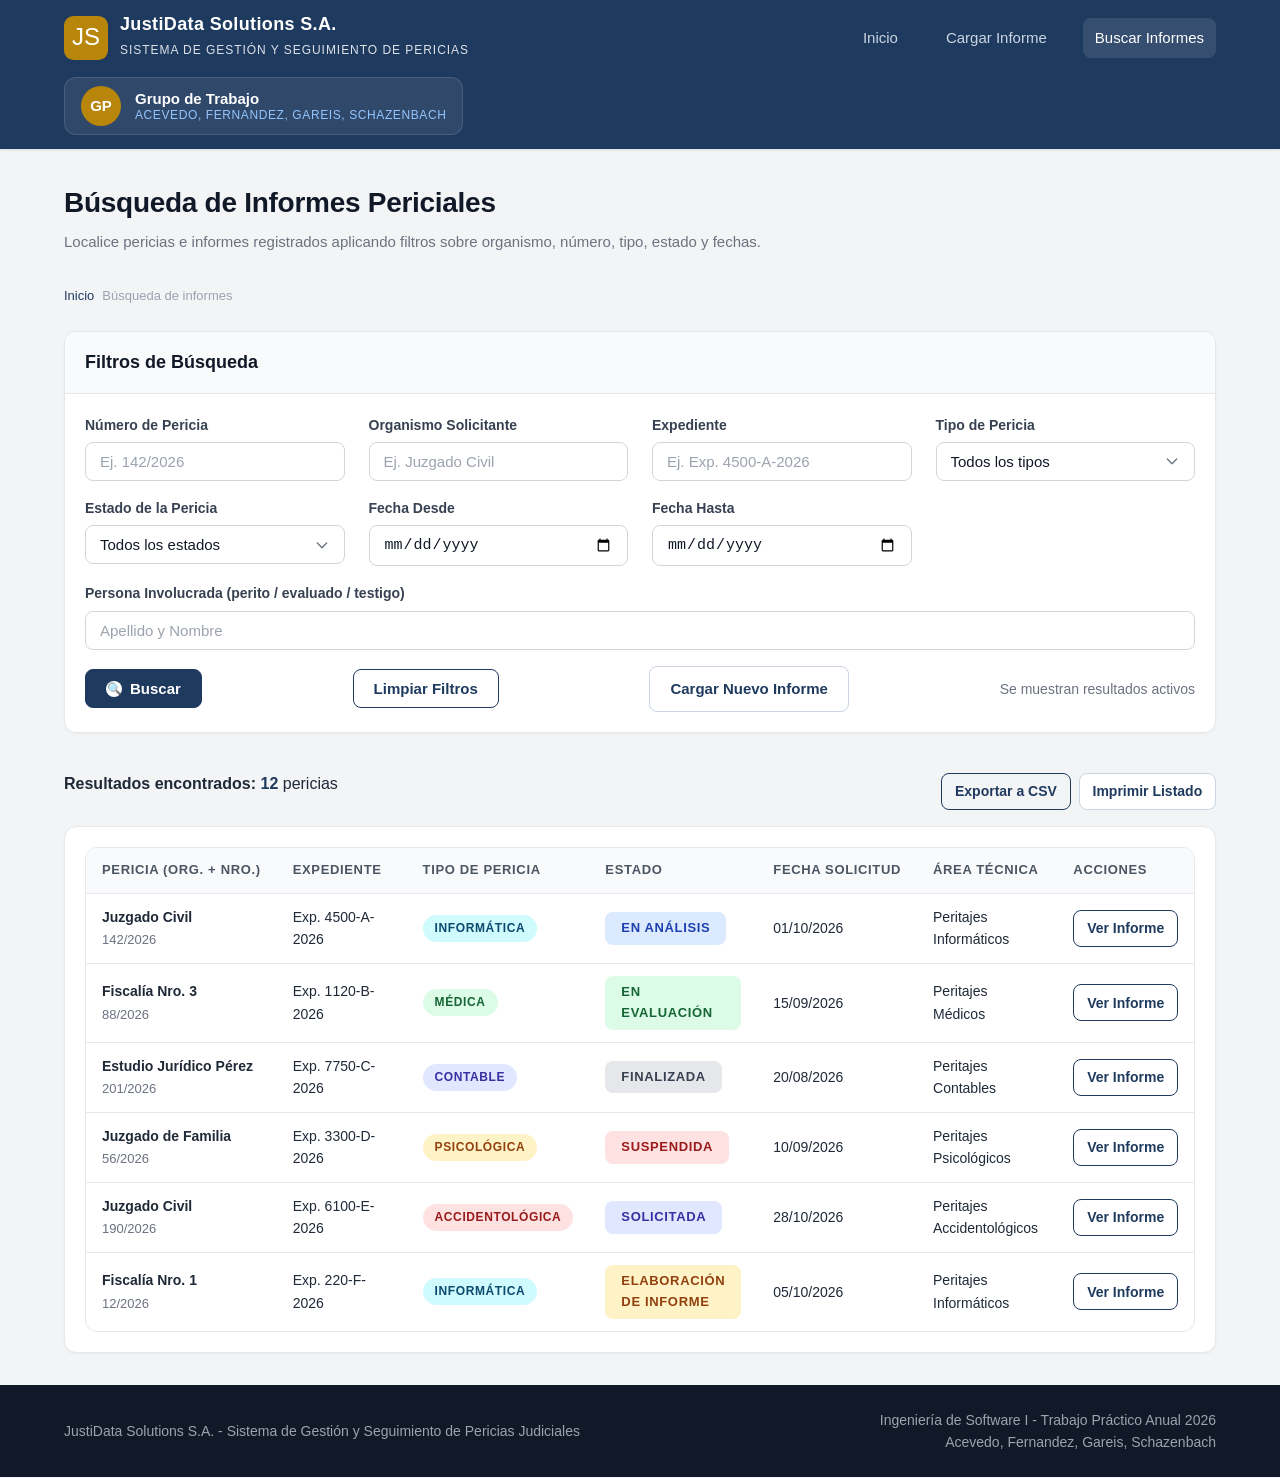
==== commit fe6160ed: "corregir ruta CSS" ====
--- a/busqueda-informes.html
+++ b/busqueda-informes.html
@@ -4,7 +4,7 @@
     <meta charset="UTF-8">
     <meta name="viewport" content="width=device-width, initial-scale=1.0">
     <title>Buscar Informes Periciales - JustiData</title>
-    <link rel="stylesheet" href="css/style.css">
+    <link rel="stylesheet" href="style.css">
 </head>
 <body>
 
--- a/style.css
+++ b/style.css
@@ -0,0 +1,731 @@
+/* ==========================================================================
+   Sistema de Gestión y Seguimiento de Pericias
+   JustiData Solutions S.A. - Hoja de estilos
+   ========================================================================== */
+
+/* Reset y base */
+* {
+    box-sizing: border-box;
+    margin: 0;
+    padding: 0;
+}
+
+html {
+    font-family: 'Segoe UI', Roboto, Helvetica, Arial, sans-serif;
+    font-size: 16px;
+    line-height: 1.6;
+    color: #1f2937;
+    scroll-behavior: smooth;
+}
+
+body {
+    background: #f3f4f6;
+    color: #1f2937;
+    min-height: 100vh;
+    display: flex;
+    flex-direction: column;
+}
+
+/* ===== Utilitarios ===== */
+.sr-only {
+    position: absolute;
+    width: 1px;
+    height: 1px;
+    padding: 0;
+    margin: -1px;
+    overflow: hidden;
+    clip: rect(0, 0, 0, 0);
+    border: 0;
+}
+
+.container {
+    width: 100%;
+    max-width: 1200px;
+    margin: 0 auto;
+    padding: 0 1.5rem;
+}
+
+.btn {
+    display: inline-flex;
+    align-items: center;
+    justify-content: center;
+    gap: 0.5rem;
+    padding: 0.625rem 1.25rem;
+    font-size: 0.9375rem;
+    font-weight: 600;
+    text-decoration: none;
+    border: 1px solid transparent;
+    border-radius: 0.5rem;
+    cursor: pointer;
+    transition: all 0.2s ease;
+    white-space: nowrap;
+}
+
+.btn:disabled {
+    opacity: 0.6;
+    cursor: not-allowed;
+}
+
+.btn-primary {
+    background: #1f3a5f;
+    color: #ffffff;
+    border-color: #1f3a5f;
+}
+
+.btn-primary:hover:not(:disabled) {
+    background: #162d4a;
+    border-color: #162d4a;
+}
+
+.btn-secondary {
+    background: #ffffff;
+    color: #1f3a5f;
+    border-color: #cbd5e1;
+}
+
+.btn-secondary:hover:not(:disabled) {
+    background: #f1f5f9;
+    border-color: #94a3b8;
+}
+
+.btn-outline {
+    background: transparent;
+    color: #1f3a5f;
+    border-color: #1f3a5f;
+}
+
+.btn-outline:hover:not(:disabled) {
+    background: #1f3a5f;
+    color: #ffffff;
+}
+
+.btn-sm {
+    padding: 0.4rem 0.8rem;
+    font-size: 0.875rem;
+}
+
+.btn-icon {
+    width: 2.5rem;
+    height: 2.5rem;
+    padding: 0;
+}
+
+.icon {
+    width: 1.125rem;
+    height: 1.125rem;
+    display: inline-block;
+    vertical-align: middle;
+}
+
+/* Badges y etiquetas */
+.badge {
+    display: inline-flex;
+    align-items: center;
+    padding: 0.25rem 0.75rem;
+    font-size: 0.75rem;
+    font-weight: 700;
+    text-transform: uppercase;
+    letter-spacing: 0.05em;
+    border-radius: 9999px;
+    white-space: nowrap;
+}
+
+.badge-primary { background: #e0e7ff; color: #3730a3; }
+.badge-success { background: #dcfce7; color: #166534; }
+.badge-warning { background: #fef3c7; color: #92400e; }
+.badge-danger { background: #fee2e2; color: #991b1b; }
+.badge-info { background: #cffafe; color: #0c4a6e; }
+.badge-gray { background: #e5e7eb; color: #374151; }
+
+/* ===== Header / Navbar ===== */
+.app-header {
+    background: #1f3a5f;
+    color: #ffffff;
+    position: sticky;
+    top: 0;
+    z-index: 100;
+    box-shadow: 0 1px 3px rgba(0,0,0,0.1);
+}
+
+.app-header .container {
+    display: flex;
+    align-items: center;
+    justify-content: space-between;
+    padding: 0.875rem 1.5rem;
+    flex-wrap: wrap;
+    gap: 1rem;
+}
+
+.brand {
+    display: flex;
+    align-items: center;
+    gap: 0.75rem;
+    text-decoration: none;
+    color: #ffffff;
+}
+
+.brand-mark {
+    width: 2.75rem;
+    height: 2.75rem;
+    background: #b8860b;
+    border-radius: 0.6rem;
+    display: flex;
+    align-items: center;
+    justify-content: center;
+    font-size: 1.5rem;
+    color: #ffffff;
+    flex-shrink: 0;
+}
+
+.brand-text div {
+    font-size: 1.125rem;
+    font-weight: 800;
+    letter-spacing: 0.02em;
+    line-height: 1.2;
+}
+
+.brand-text span {
+    font-size: 0.75rem;
+    font-weight: 500;
+    opacity: 0.85;
+    line-height: 1.2;
+    text-transform: uppercase;
+    letter-spacing: 0.08em;
+}
+
+.nav-links {
+    display: flex;
+    align-items: center;
+    gap: 1.5rem;
+    flex-wrap: wrap;
+}
+
+.nav-links a {
+    color: #cbd5e1;
+    text-decoration: none;
+    font-size: 0.9375rem;
+    font-weight: 500;
+    padding: 0.5rem 0.75rem;
+    border-radius: 0.5rem;
+    transition: all 0.2s;
+}
+
+.nav-links a:hover,
+.nav-links a.active {
+    color: #ffffff;
+    background: rgba(255,255,255,0.1);
+}
+
+.user-session {
+    display: flex;
+    align-items: center;
+    gap: 0.875rem;
+    background: rgba(255,255,255,0.08);
+    padding: 0.5rem 1rem;
+    border-radius: 0.75rem;
+    border: 1px solid rgba(255,255,255,0.12);
+}
+
+.user-avatar {
+    width: 2.5rem;
+    height: 2.5rem;
+    background: #b8860b;
+    border-radius: 50%;
+    display: flex;
+    align-items: center;
+    justify-content: center;
+    color: #ffffff;
+    font-weight: 700;
+    font-size: 0.9375rem;
+    flex-shrink: 0;
+}
+
+.user-info {
+    display: flex;
+    flex-direction: column;
+}
+
+.user-name {
+    font-size: 0.9375rem;
+    font-weight: 700;
+    color: #ffffff;
+    line-height: 1.2;
+}
+
+.user-role {
+    font-size: 0.75rem;
+    color: #93c5fd;
+    text-transform: uppercase;
+    letter-spacing: 0.05em;
+    line-height: 1.2;
+}
+
+/* ===== Layout principal ===== */
+.app-main {
+    flex: 1;
+    padding: 2rem 0;
+}
+
+.page-header {
+    margin-bottom: 2rem;
+}
+
+.page-header h1 {
+    font-size: 1.75rem;
+    font-weight: 800;
+    color: #111827;
+    letter-spacing: -0.01em;
+    margin-bottom: 0.25rem;
+}
+
+.page-header p {
+    color: #6b7280;
+    font-size: 0.9375rem;
+}
+
+/* Breadcrumbs */
+.breadcrumbs {
+    display: flex;
+    align-items: center;
+    gap: 0.5rem;
+    font-size: 0.8125rem;
+    color: #6b7280;
+    margin-bottom: 1.5rem;
+    flex-wrap: wrap;
+}
+
+.breadcrumbs a {
+    color: #1f3a5f;
+    text-decoration: none;
+}
+
+.breadcrumbs a:hover {
+    text-decoration: underline;
+}
+
+.breadcrumbs span {
+    color: #9ca3af;
+}
+
+/* ===== Tarjetas ===== */
+.card {
+    background: #ffffff;
+    border: 1px solid #e5e7eb;
+    border-radius: 0.75rem;
+    box-shadow: 0 1px 3px rgba(0,0,0,0.04);
+    overflow: hidden;
+}
+
+.card-header {
+    padding: 1rem 1.25rem;
+    border-bottom: 1px solid #e5e7eb;
+    background: #f9fafb;
+    display: flex;
+    align-items: center;
+    justify-content: space-between;
+    flex-wrap: wrap;
+    gap: 0.75rem;
+}
+
+.card-header h2 {
+    font-size: 1.125rem;
+    font-weight: 700;
+    color: #111827;
+    display: flex;
+    align-items: center;
+    gap: 0.5rem;
+}
+
+.card-body {
+    padding: 1.25rem;
+}
+
+.card-footer {
+    padding: 0.875rem 1.25rem;
+    border-top: 1px solid #e5e7eb;
+    background: #f9fafb;
+    display: flex;
+    align-items: center;
+    justify-content: flex-end;
+    gap: 0.75rem;
+}
+
+/* ===== Grid ===== */
+.grid {
+    display: grid;
+    grid-template-columns: repeat(auto-fit, minmax(280px, 1fr));
+    gap: 1.5rem;
+}
+
+/* ===== Formularios ===== */
+.form-section {
+    margin-bottom: 1.75rem;
+}
+
+.form-section:last-child {
+    margin-bottom: 0;
+}
+
+.form-section-title {
+    display: flex;
+    align-items: center;
+    gap: 0.5rem;
+    font-size: 0.9375rem;
+    font-weight: 700;
+    color: #374151;
+    text-transform: uppercase;
+    letter-spacing: 0.05em;
+    margin-bottom: 1rem;
+    padding-bottom: 0.5rem;
+    border-bottom: 2px solid #e5e7eb;
+}
+
+.form-section-title .icon {
+    width: 1.125rem;
+    height: 1.125rem;
+    color: #1f3a5f;
+}
+
+.form-grid {
+    display: grid;
+    grid-template-columns: repeat(auto-fit, minmax(220px, 1fr));
+    gap: 1rem 1.5rem;
+}
+
+.form-group {
+    display: flex;
+    flex-direction: column;
+    gap: 0.375rem;
+}
+
+.form-group.full {
+    grid-column: 1 / -1;
+}
+
+.form-label {
+    font-size: 0.875rem;
+    font-weight: 600;
+    color: #374151;
+    display: flex;
+    align-items: center;
+    gap: 0.375rem;
+}
+
+.form-label.required::after {
+    content: " *";
+    color: #dc2626;
+}
+
+.form-control {
+    width: 100%;
+    padding: 0.625rem 0.875rem;
+    font-size: 0.9375rem;
+    color: #111827;
+    background: #ffffff;
+    border: 1px solid #d1d5db;
+    border-radius: 0.5rem;
+    transition: all 0.2s ease;
+}
+
+.form-control:focus {
+    outline: none;
+    border-color: #1f3a5f;
+    box-shadow: 0 0 0 3px rgba(31, 58, 95, 0.15);
+}
+
+.form-control::placeholder {
+    color: #9ca3af;
+}
+
+.form-select {
+    appearance: none;
+    background-image: url("data:image/svg+xml,%3csvg xmlns='http://www.w3.org/2000/svg' fill='none' viewBox='0 0 24 24' stroke='%236b7280'%3e%3cpath stroke-linecap='round' stroke-linejoin='round' stroke-width='2' d='M19 9l-7 7-7-7'%3e%3c/path%3e%3c/svg%3e");
+    background-repeat: no-repeat;
+    background-position: right 0.875rem center;
+    background-size: 1rem;
+    padding-right: 2.5rem;
+}
+
+textarea.form-control {
+    min-height: 9rem;
+    resize: vertical;
+    font-family: inherit;
+}
+
+.form-hint {
+    font-size: 0.75rem;
+    color: #6b7280;
+    margin-top: 0.25rem;
+}
+
+.form-actions {
+    display: flex;
+    gap: 0.75rem;
+    justify-content: flex-start;
+    margin-top: 1rem;
+    flex-wrap: wrap;
+}
+
+/* ===== Tablas ===== */
+.table-responsive {
+    overflow-x: auto;
+    border: 1px solid #e5e7eb;
+    border-radius: 0.75rem;
+}
+
+table {
+    width: 100%;
+    border-collapse: collapse;
+    font-size: 0.875rem;
+}
+
+thead {
+    background: #f9fafb;
+    color: #374151;
+}
+
+th, td {
+    padding: 0.75rem 1rem;
+    text-align: left;
+    border-bottom: 1px solid #e5e7eb;
+    vertical-align: middle;
+}
+
+th {
+    font-weight: 700;
+    font-size: 0.8125rem;
+    text-transform: uppercase;
+    letter-spacing: 0.05em;
+    color: #4b5563;
+    white-space: nowrap;
+}
+
+tbody tr:hover {
+    background: #f9fafb;
+}
+
+tbody tr:last-child td {
+    border-bottom: none;
+}
+
+.empty-state {
+    text-align: center;
+    padding: 3rem 1.5rem;
+    color: #6b7280;
+}
+
+.empty-state .icon {
+    width: 3rem;
+    height: 3rem;
+    opacity: 0.4;
+    margin-bottom: 1rem;
+}
+
+.empty-state h3 {
+    font-size: 1.125rem;
+    font-weight: 700;
+    color: #374151;
+    margin-bottom: 0.5rem;
+}
+
+/* ===== Detalle de informe ===== */
+.detail-grid {
+    display: grid;
+    grid-template-columns: repeat(auto-fit, minmax(300px, 1fr));
+    gap: 1.5rem;
+    margin-bottom: 1.75rem;
+}
+
+.detail-field {
+    background: #ffffff;
+    border: 1px solid #e5e7eb;
+    border-radius: 0.6rem;
+    padding: 1rem;
+}
+
+.detail-field-label {
+    font-size: 0.75rem;
+    font-weight: 700;
+    color: #6b7280;
+    text-transform: uppercase;
+    letter-spacing: 0.05em;
+    margin-bottom: 0.375rem;
+    display: block;
+}
+
+.detail-field-value {
+    font-size: 0.9375rem;
+    color: #111827;
+    word-break: break-word;
+}
+
+.detail-field-value.multiline {
+    white-space: pre-wrap;
+    line-height: 1.5;
+}
+
+/* Timeline */
+.timeline {
+    position: relative;
+    padding-left: 1.75rem;
+}
+
+.timeline::before {
+    content: "";
+    position: absolute;
+    left: 0.875rem;
+    top: 0;
+    bottom: 0;
+    width: 2px;
+    background: #e5e7eb;
+}
+
+.timeline-item {
+    position: relative;
+    margin-bottom: 1.5rem;
+}
+
+.timeline-item:last-child {
+    margin-bottom: 0;
+}
+
+.timeline-marker {
+    position: absolute;
+    left: -2.625rem;
+    top: 0.125rem;
+    width: 1.25rem;
+    height: 1.25rem;
+    border-radius: 50%;
+    border: 2px solid #1f3a5f;
+    background: #ffffff;
+    display: flex;
+    align-items: center;
+    justify-content: center;
+    font-size: 0.625rem;
+    font-weight: 800;
+    color: #1f3a5f;
+    z-index: 2;
+}
+
+.timeline-content {
+    background: #ffffff;
+    border: 1px solid #e5e7eb;
+    border-radius: 0.6rem;
+    padding: 1rem 1.25rem;
+}
+
+.timeline-meta {
+    display: flex;
+    gap: 1rem;
+    font-size: 0.8125rem;
+    color: #6b7280;
+    margin-bottom: 0.5rem;
+    flex-wrap: wrap;
+}
+
+.timeline-text {
+    font-size: 0.9375rem;
+    color: #1f2937;
+    line-height: 1.5;
+}
+
+/* ===== Estado de pericia ===== */
+.estado-chip {
+    display: inline-flex;
+    align-items: center;
+    gap: 0.5rem;
+    padding: 0.375rem 1rem;
+    font-size: 0.8125rem;
+    font-weight: 700;
+    border-radius: 0.5rem;
+    text-transform: uppercase;
+    letter-spacing: 0.05em;
+}
+
+.estado-solicitada { background: #e0e7ff; color: #3730a3; }
+.estado-en-analisis { background: #dbeafe; color: #1e40af; }
+.estado-en-evaluacion { background: #dcfce7; color: #166534; }
+.estado-elaboracion { background: #fef3c7; color: #92400e; }
+.estado-finalizada { background: #e5e7eb; color: #374151; }
+.estado-suspendida { background: #fee2e2; color: #991b1b; }
+.estado-cancelada { background: #f3e8ff; color: #7e22ce; }
+.estado-impugnada { background: #fecaca; color: #991b1b; }
+
+/* ===== Pagos / honorarios ===== */
+.pago-card {
+    background: #f8fafc;
+    border: 1px dashed #cbd5e1;
+    border-radius: 0.6rem;
+    padding: 1rem;
+}
+
+.pago-monto {
+    font-size: 1.5rem;
+    font-weight: 800;
+    color: #1f3a5f;
+}
+
+/* ===== Mensajes ===== */
+.alert {
+    padding: 0.875rem 1.25rem;
+    border-radius: 0.5rem;
+    margin-bottom: 1rem;
+    font-size: 0.9375rem;
+    display: flex;
+    align-items: flex-start;
+    gap: 0.75rem;
+}
+
+.alert-success {
+    background: #dcfce7;
+    color: #166534;
+    border: 1px solid #bbf7d0;
+}
+
+.alert-info {
+    background: #dbeafe;
+    color: #1e40af;
+    border: 1px solid #bfdbfe;
+}
+
+.alert-warning {
+    background: #fef3c7;
+    color: #92400e;
+    border: 1px solid #fcd34d;
+}
+
+/* ===== Impresión ===== */
+@media print {
+    body { background: #ffffff; }
+    .app-header, .btn, .card-footer, .form-actions, .nav-links, .user-session {
+        display: none !important;
+    }
+    .card { border: none; box-shadow: none; }
+    .table-responsive { border: none; }
+    .page-header { margin-bottom: 1rem; }
+}
+
+/* ===== Responsive ===== */
+@media (max-width: 768px) {
+    .app-header .container {
+        flex-direction: column;
+        align-items: stretch;
+    }
+    .nav-links {
+        gap: 0.5rem;
+    }
+    .nav-links a {
+        font-size: 0.875rem;
+        padding: 0.5rem;
+    }
+    .user-session {
+        font-size: 0.875rem;
+        padding: 0.4rem 0.75rem;
+    }
+    .form-grid {
+        grid-template-columns: 1fr;
+    }
+    .detail-grid {
+        grid-template-columns: 1fr;
+    }
+}
